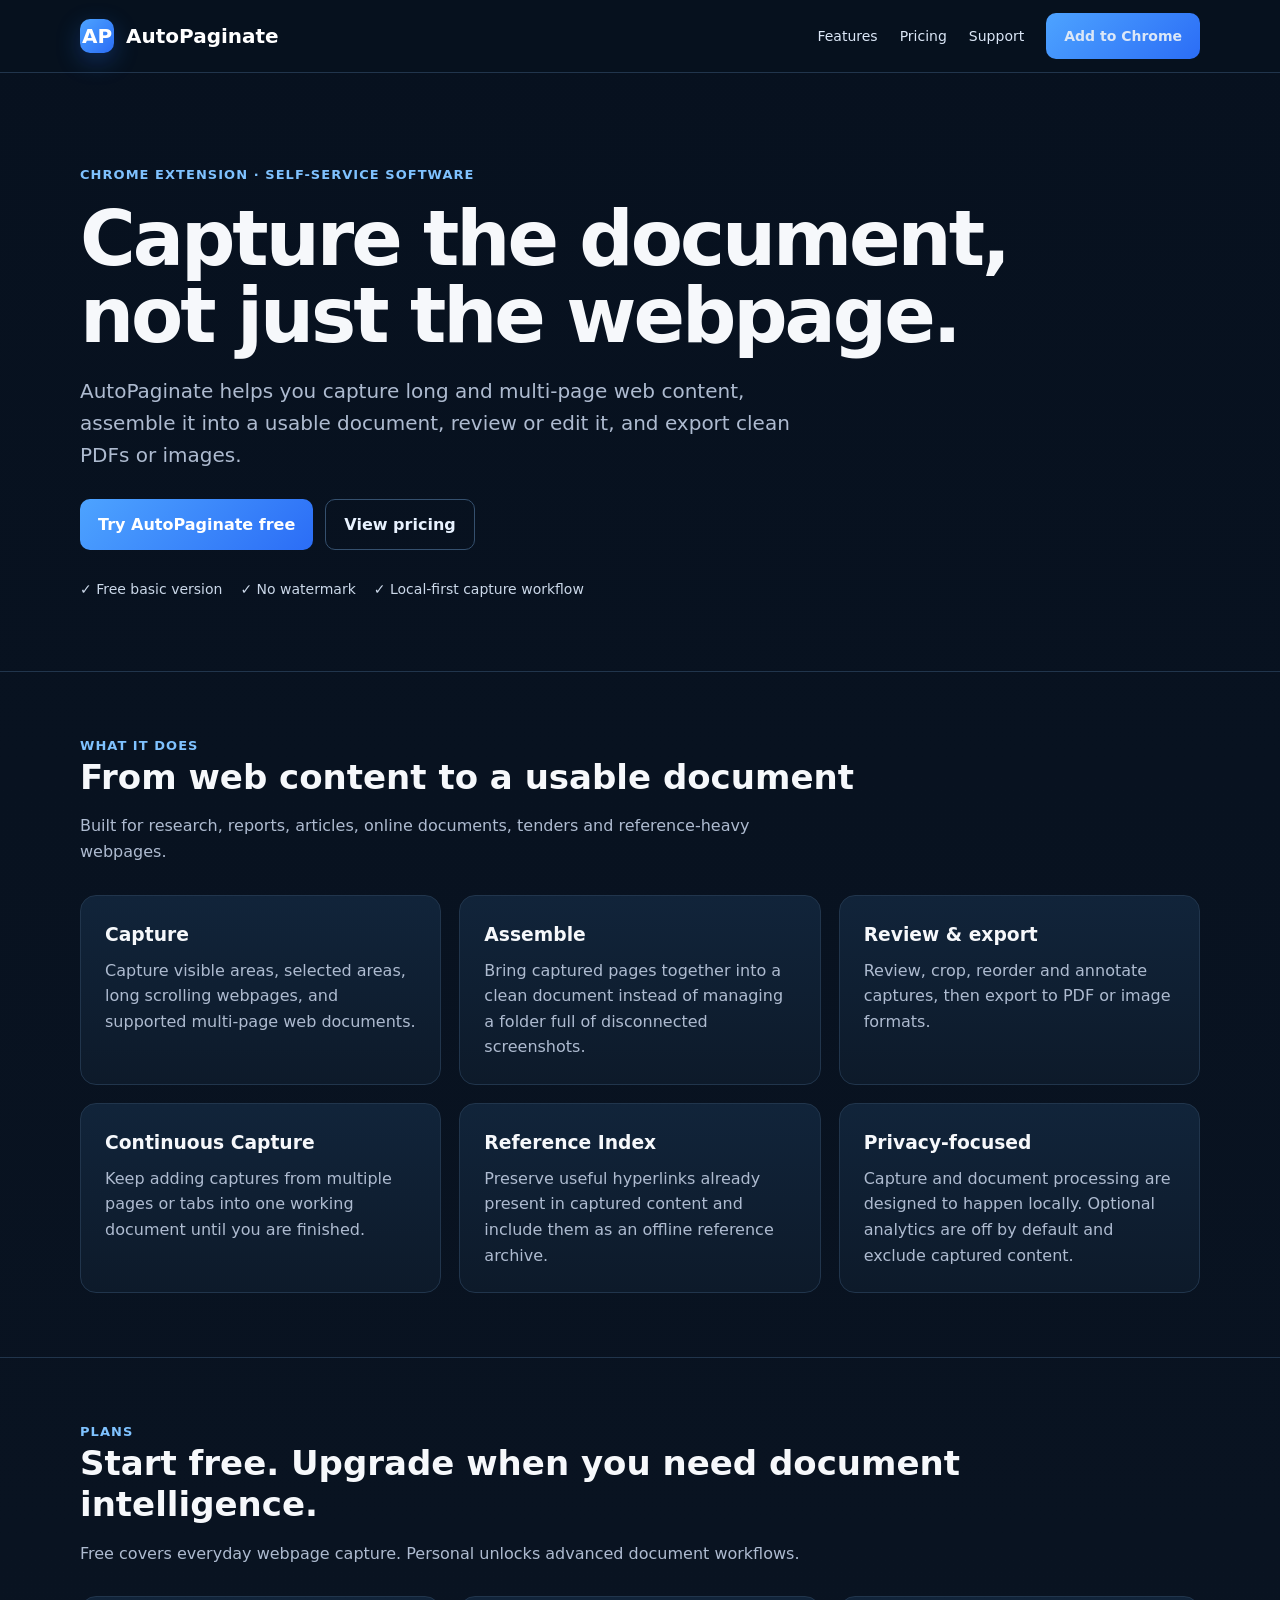
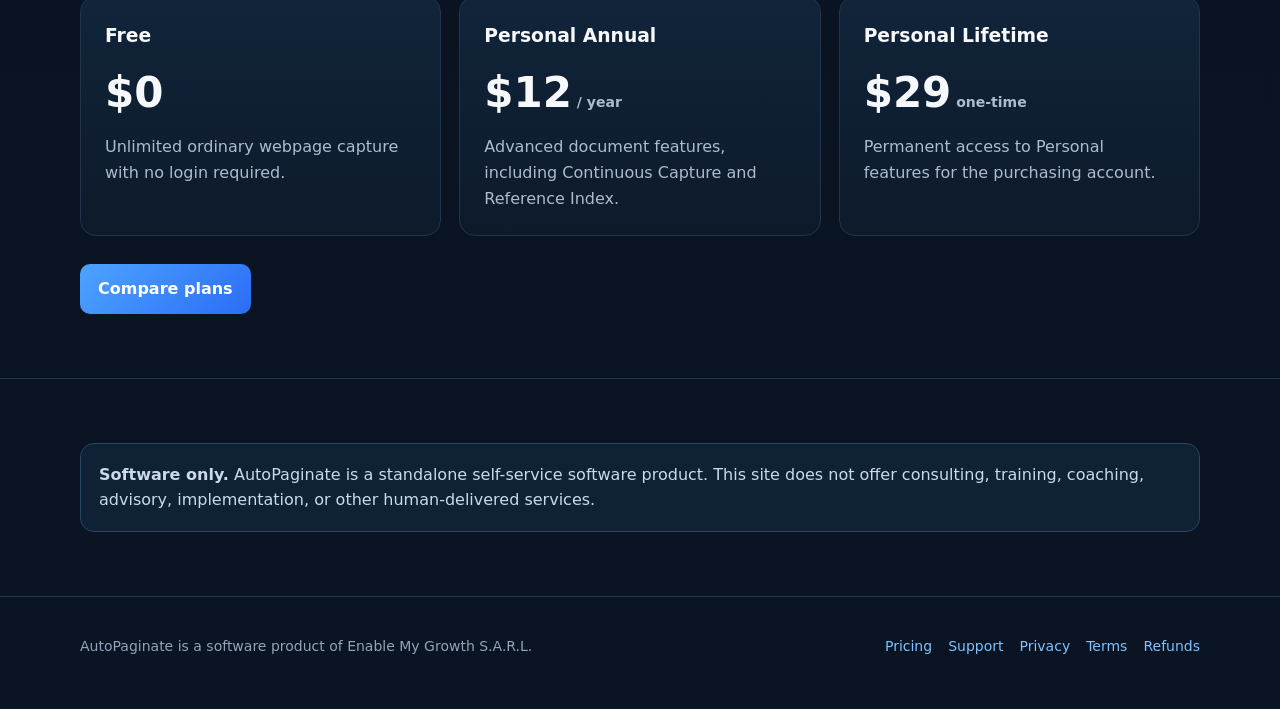
==== index.html @ 50e4b844 "Add AutoPaginate product homepage" ====
<!doctype html><html lang="en"><head><meta charset="utf-8"><meta name="viewport" content="width=device-width,initial-scale=1"><title>AutoPaginate — Capture the document, not just the webpage</title><meta name="description" content="AutoPaginate is a Chrome extension for capturing long and multi-page web content, assembling it into usable documents, and exporting clean PDFs or images."><link rel="canonical" href="https://ap.enablemygrowth.com/"><link rel="stylesheet" href="/styles.css"></head><body><header class="nav"><div class="wrap nav-inner"><a class="brand" href="/"><span class="mark">AP</span>AutoPaginate</a><nav class="links"><a href="/#features">Features</a><a href="/pricing.html">Pricing</a><a href="/support.html">Support</a><a class="button" href="https://chromewebstore.google.com/detail/autopaginate/aelphfappkhhegholojnkfmpgkehmkic">Add to Chrome</a></nav></div></header><main><section class="hero"><div class="wrap"><div class="eyebrow">Chrome extension · self-service software</div><h1>Capture the document,<br>not just the webpage.</h1><p>AutoPaginate helps you capture long and multi-page web content, assemble it into a usable document, review or edit it, and export clean PDFs or images.</p><div class="actions"><a class="button" href="https://chromewebstore.google.com/detail/autopaginate/aelphfappkhhegholojnkfmpgkehmkic">Try AutoPaginate free</a><a class="button secondary" href="/pricing.html">View pricing</a></div><div class="proof"><span>✓ Free basic version</span><span>✓ No watermark</span><span>✓ Local-first capture workflow</span></div></div></section><section class="section" id="features"><div class="wrap"><div class="eyebrow">What it does</div><h2>From web content to a usable document</h2><p class="section-lead">Built for research, reports, articles, online documents, tenders and reference-heavy webpages.</p><div class="grid"><article class="card"><h3>Capture</h3><p>Capture visible areas, selected areas, long scrolling webpages, and supported multi-page web documents.</p></article><article class="card"><h3>Assemble</h3><p>Bring captured pages together into a clean document instead of managing a folder full of disconnected screenshots.</p></article><article class="card"><h3>Review & export</h3><p>Review, crop, reorder and annotate captures, then export to PDF or image formats.</p></article><article class="card"><h3>Continuous Capture</h3><p>Keep adding captures from multiple pages or tabs into one working document until you are finished.</p></article><article class="card"><h3>Reference Index</h3><p>Preserve useful hyperlinks already present in captured content and include them as an offline reference archive.</p></article><article class="card"><h3>Privacy-focused</h3><p>Capture and document processing are designed to happen locally. Optional analytics are off by default and exclude captured content.</p></article></div></div></section><section class="section"><div class="wrap"><div class="eyebrow">Plans</div><h2>Start free. Upgrade when you need document intelligence.</h2><p class="section-lead">Free covers everyday webpage capture. Personal unlocks advanced document workflows.</p><div class="grid"><article class="card"><h3>Free</h3><div class="price">$0</div><p>Unlimited ordinary webpage capture with no login required.</p></article><article class="card"><h3>Personal Annual</h3><div class="price">$12<span class="small"> / year</span></div><p>Advanced document features, including Continuous Capture and Reference Index.</p></article><article class="card"><h3>Personal Lifetime</h3><div class="price">$29<span class="small"> one-time</span></div><p>Permanent access to Personal features for the purchasing account.</p></article></div><div class="actions"><a class="button" href="/pricing.html">Compare plans</a></div></div></section><section class="section"><div class="wrap"><div class="notice"><strong>Software only.</strong> AutoPaginate is a standalone self-service software product. This site does not offer consulting, training, coaching, advisory, implementation, or other human-delivered services.</div></div></section></main><footer class="footer"><div class="wrap footer-grid"><div>AutoPaginate is a software product of Enable My Growth S.A.R.L.</div><div class="footer-links"><a href="/pricing.html">Pricing</a><a href="/support.html">Support</a><a href="/privacy.html">Privacy</a><a href="/terms.html">Terms</a><a href="/refund.html">Refunds</a></div></div></footer></body></html>
---- styles.css ----
:root{--bg:#07111f;--panel:#0d1a2a;--panel2:#11243a;--text:#f6f8fb;--muted:#aebbd0;--blue:#4da3ff;--blue2:#7fc2ff;--line:#21354c;--green:#72d6a0;--max:1120px}*{box-sizing:border-box}html{scroll-behavior:smooth}body{margin:0;font-family:Inter,ui-sans-serif,system-ui,-apple-system,BlinkMacSystemFont,"Segoe UI",sans-serif;background:linear-gradient(180deg,#07111f 0%,#0a1422 100%);color:var(--text);line-height:1.6}a{color:var(--blue2);text-decoration:none}a:hover{text-decoration:underline}.wrap{width:min(var(--max),calc(100% - 40px));margin:auto}.nav{position:sticky;top:0;z-index:20;background:rgba(7,17,31,.94);backdrop-filter:blur(12px);border-bottom:1px solid var(--line)}.nav-inner{min-height:72px;display:flex;align-items:center;justify-content:space-between;gap:24px}.brand{display:flex;align-items:center;gap:12px;color:#fff;font-weight:800;font-size:20px}.brand:hover{text-decoration:none}.mark{width:34px;height:34px;border-radius:10px;display:grid;place-items:center;background:linear-gradient(135deg,var(--blue),#2b6df6);box-shadow:0 8px 24px rgba(38,125,255,.28)}.links{display:flex;gap:22px;align-items:center;font-size:14px}.links a{color:#dbe7f7}.button{display:inline-flex;align-items:center;justify-content:center;gap:8px;padding:12px 18px;border-radius:10px;background:linear-gradient(135deg,var(--blue),#2b6df6);color:white;font-weight:700;border:0}.button:hover{text-decoration:none;filter:brightness(1.06)}.button.secondary{background:transparent;border:1px solid #35506e;color:#e8f2ff}.hero{padding:92px 0 70px}.eyebrow{color:var(--blue2);font-weight:800;letter-spacing:.08em;text-transform:uppercase;font-size:13px}.hero h1{font-size:clamp(42px,7vw,76px);line-height:1.02;margin:14px 0 20px;letter-spacing:-.04em}.hero p{max-width:760px;color:var(--muted);font-size:20px}.actions{display:flex;gap:12px;flex-wrap:wrap;margin-top:28px}.proof{display:flex;gap:18px;flex-wrap:wrap;margin-top:28px;color:#cbd8e9;font-size:14px}.section{padding:64px 0;border-top:1px solid var(--line)}.section h2{font-size:34px;line-height:1.2;margin:0 0 14px}.section-lead{color:var(--muted);max-width:760px;margin-bottom:30px}.grid{display:grid;grid-template-columns:repeat(3,1fr);gap:18px}.card{background:linear-gradient(180deg,var(--panel2),var(--panel));border:1px solid var(--line);border-radius:16px;padding:24px}.card h3{margin:0 0 8px}.card p{color:var(--muted);margin:0}.price{font-size:42px;font-weight:800;margin:8px 0}.small{font-size:14px;color:var(--muted)}.list{padding-left:20px}.list li{margin:8px 0;color:#d6e2f2}.check{color:var(--green);font-weight:700}.notice{background:#0e2135;border:1px solid #294663;border-radius:14px;padding:18px;color:#cbd9ea}.legal{max-width:860px}.legal h2{margin-top:34px}.legal p,.legal li{color:#c7d4e5}.footer{padding:38px 0 52px;border-top:1px solid var(--line);color:#91a4bb;font-size:14px}.footer-grid{display:flex;justify-content:space-between;gap:24px;flex-wrap:wrap}.footer-links{display:flex;gap:16px;flex-wrap:wrap}@media(max-width:800px){.links{display:none}.grid{grid-template-columns:1fr}.hero{padding-top:64px}.hero p{font-size:18px}}
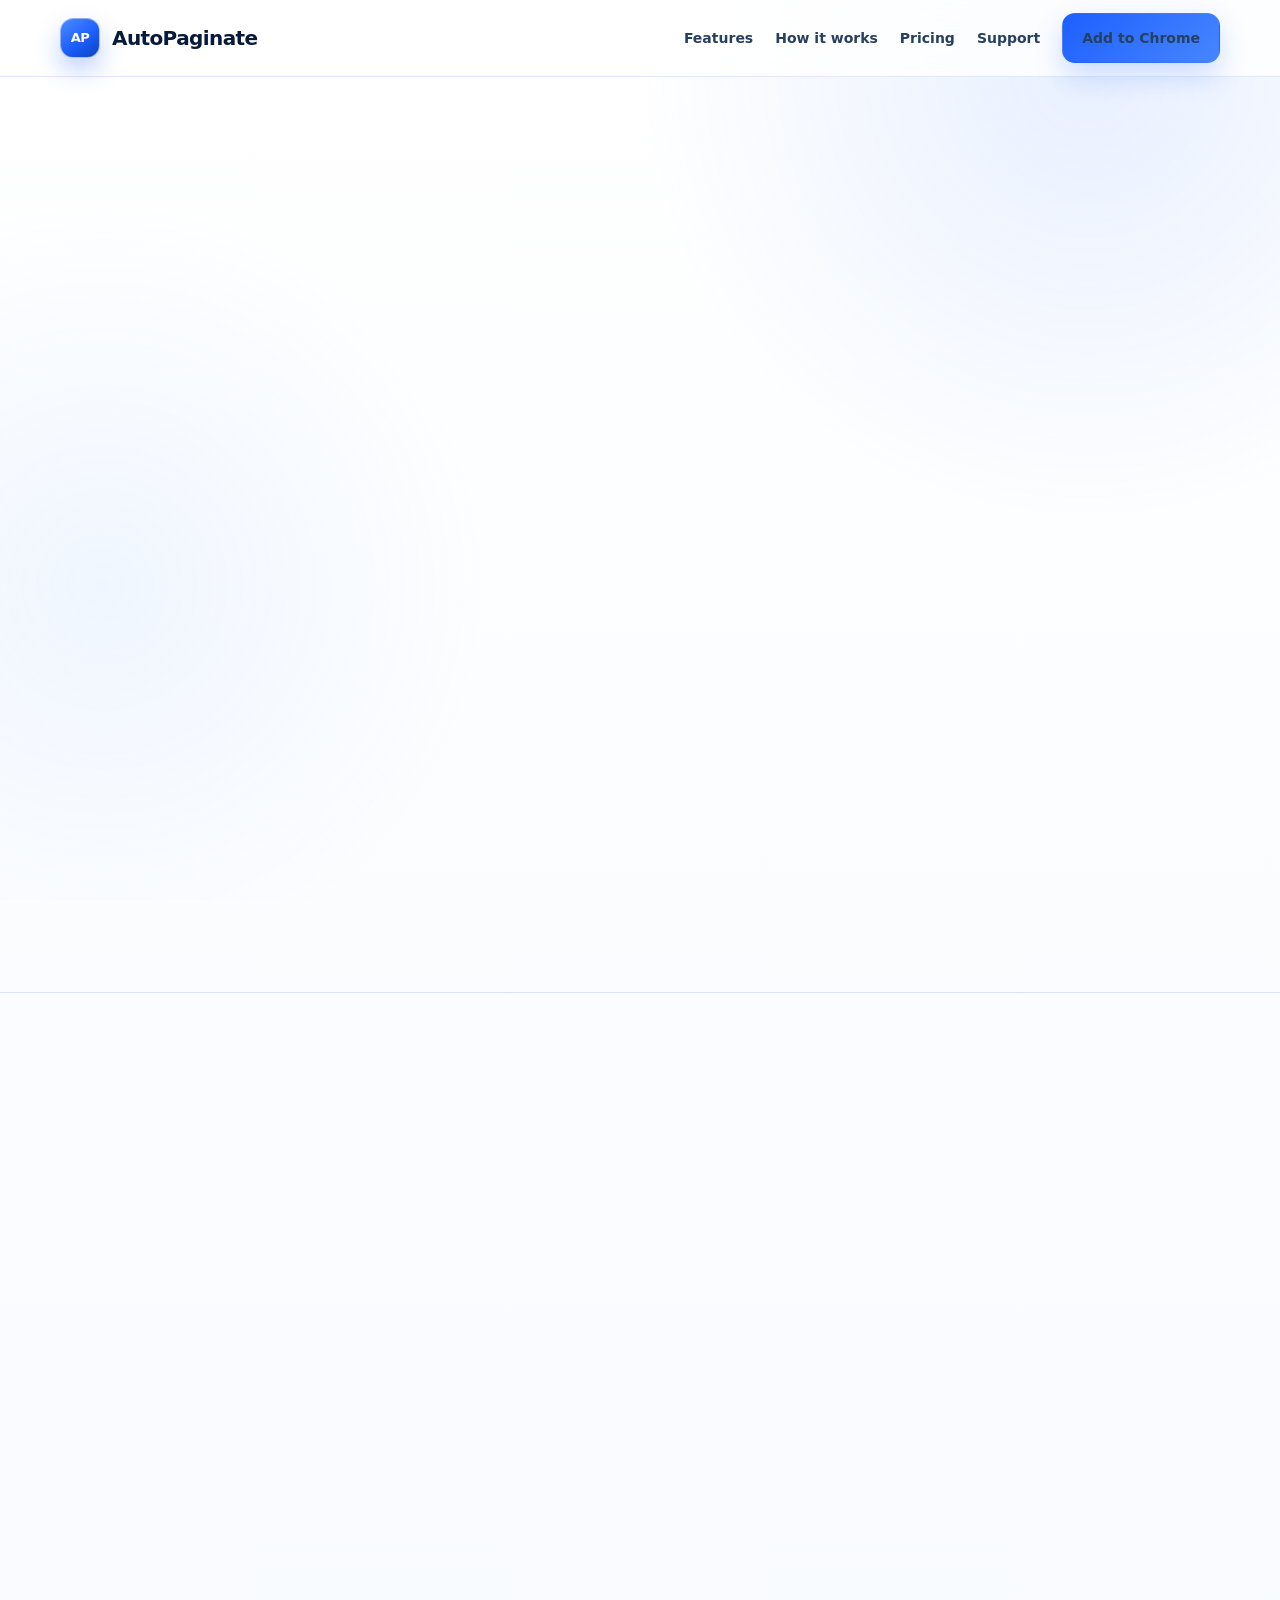
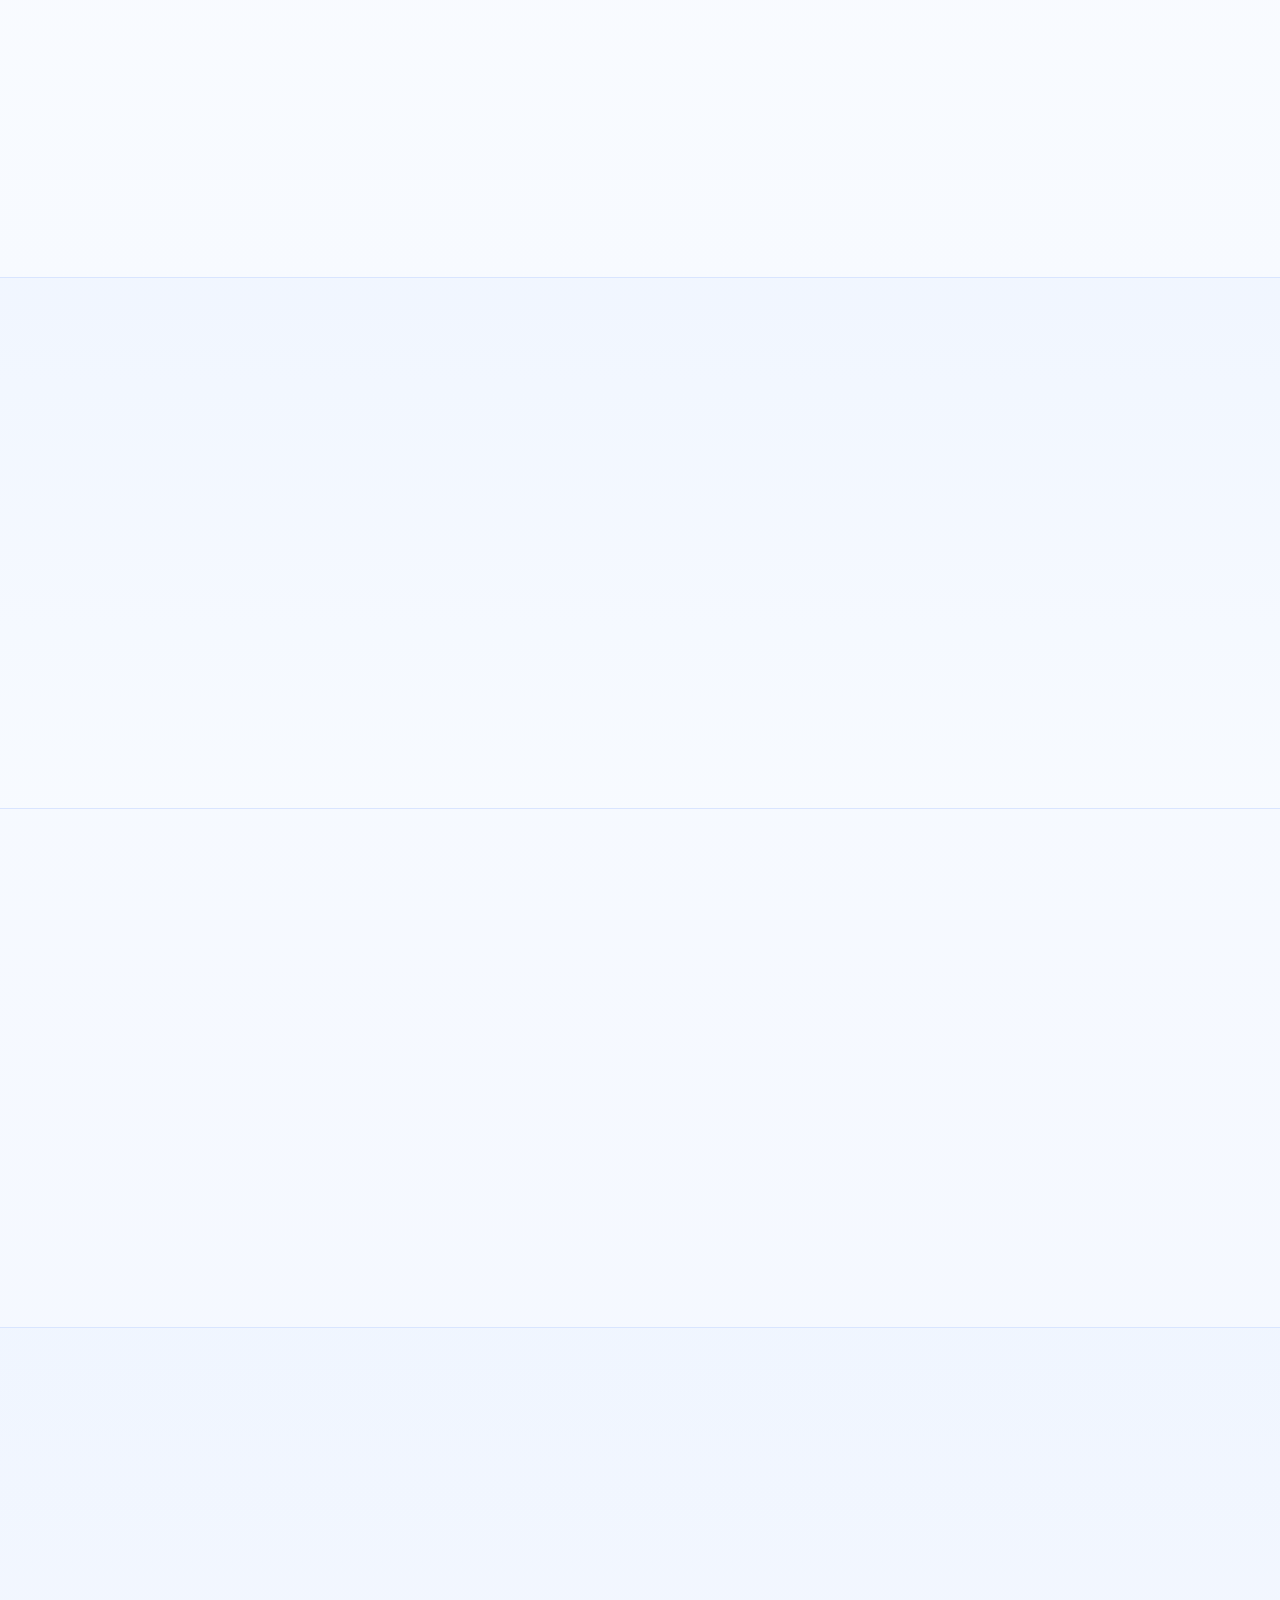
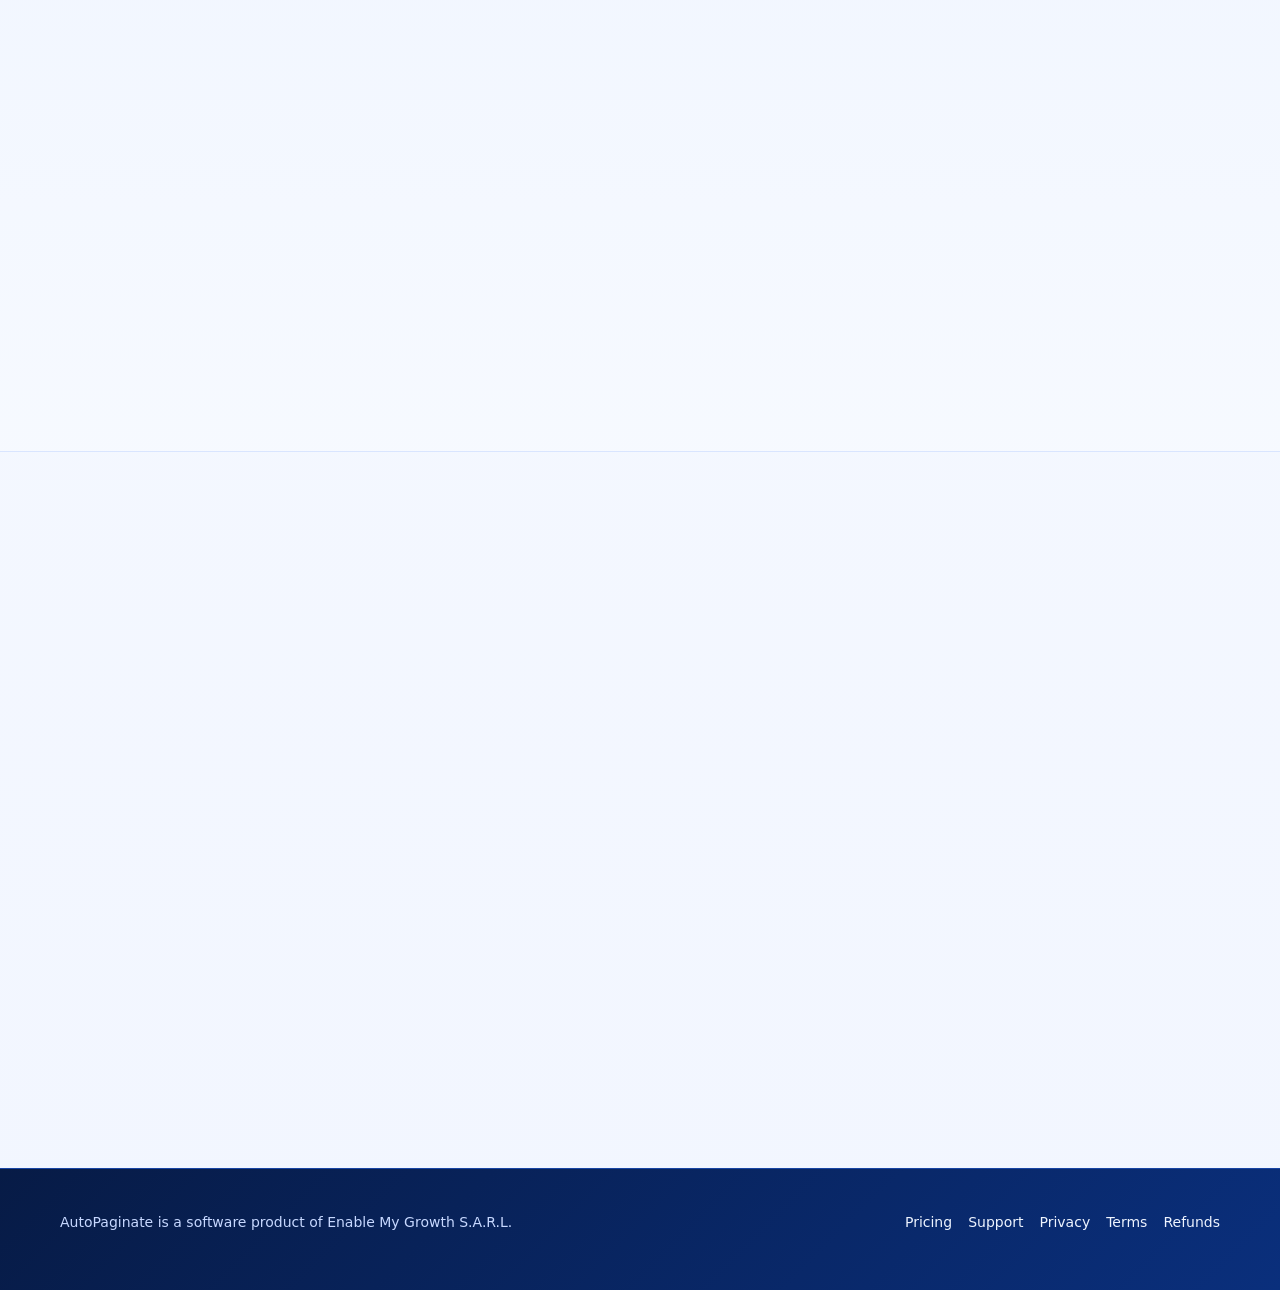
==== commit 19fc8f87: "Redesign AutoPaginate product homepage" ====
--- a/index.html
+++ b/index.html
@@ -1 +1,30 @@
-<!doctype html><html lang="en"><head><meta charset="utf-8"><meta name="viewport" content="width=device-width,initial-scale=1"><title>AutoPaginate — Capture the document, not just the webpage</title><meta name="description" content="AutoPaginate is a Chrome extension for capturing long and multi-page web content, assembling it into usable documents, and exporting clean PDFs or images."><link rel="canonical" href="https://ap.enablemygrowth.com/"><link rel="stylesheet" href="/styles.css"></head><body><header class="nav"><div class="wrap nav-inner"><a class="brand" href="/"><span class="mark">AP</span>AutoPaginate</a><nav class="links"><a href="/#features">Features</a><a href="/pricing.html">Pricing</a><a href="/support.html">Support</a><a class="button" href="https://chromewebstore.google.com/detail/autopaginate/aelphfappkhhegholojnkfmpgkehmkic">Add to Chrome</a></nav></div></header><main><section class="hero"><div class="wrap"><div class="eyebrow">Chrome extension · self-service software</div><h1>Capture the document,<br>not just the webpage.</h1><p>AutoPaginate helps you capture long and multi-page web content, assemble it into a usable document, review or edit it, and export clean PDFs or images.</p><div class="actions"><a class="button" href="https://chromewebstore.google.com/detail/autopaginate/aelphfappkhhegholojnkfmpgkehmkic">Try AutoPaginate free</a><a class="button secondary" href="/pricing.html">View pricing</a></div><div class="proof"><span>✓ Free basic version</span><span>✓ No watermark</span><span>✓ Local-first capture workflow</span></div></div></section><section class="section" id="features"><div class="wrap"><div class="eyebrow">What it does</div><h2>From web content to a usable document</h2><p class="section-lead">Built for research, reports, articles, online documents, tenders and reference-heavy webpages.</p><div class="grid"><article class="card"><h3>Capture</h3><p>Capture visible areas, selected areas, long scrolling webpages, and supported multi-page web documents.</p></article><article class="card"><h3>Assemble</h3><p>Bring captured pages together into a clean document instead of managing a folder full of disconnected screenshots.</p></article><article class="card"><h3>Review & export</h3><p>Review, crop, reorder and annotate captures, then export to PDF or image formats.</p></article><article class="card"><h3>Continuous Capture</h3><p>Keep adding captures from multiple pages or tabs into one working document until you are finished.</p></article><article class="card"><h3>Reference Index</h3><p>Preserve useful hyperlinks already present in captured content and include them as an offline reference archive.</p></article><article class="card"><h3>Privacy-focused</h3><p>Capture and document processing are designed to happen locally. Optional analytics are off by default and exclude captured content.</p></article></div></div></section><section class="section"><div class="wrap"><div class="eyebrow">Plans</div><h2>Start free. Upgrade when you need document intelligence.</h2><p class="section-lead">Free covers everyday webpage capture. Personal unlocks advanced document workflows.</p><div class="grid"><article class="card"><h3>Free</h3><div class="price">$0</div><p>Unlimited ordinary webpage capture with no login required.</p></article><article class="card"><h3>Personal Annual</h3><div class="price">$12<span class="small"> / year</span></div><p>Advanced document features, including Continuous Capture and Reference Index.</p></article><article class="card"><h3>Personal Lifetime</h3><div class="price">$29<span class="small"> one-time</span></div><p>Permanent access to Personal features for the purchasing account.</p></article></div><div class="actions"><a class="button" href="/pricing.html">Compare plans</a></div></div></section><section class="section"><div class="wrap"><div class="notice"><strong>Software only.</strong> AutoPaginate is a standalone self-service software product. This site does not offer consulting, training, coaching, advisory, implementation, or other human-delivered services.</div></div></section></main><footer class="footer"><div class="wrap footer-grid"><div>AutoPaginate is a software product of Enable My Growth S.A.R.L.</div><div class="footer-links"><a href="/pricing.html">Pricing</a><a href="/support.html">Support</a><a href="/privacy.html">Privacy</a><a href="/terms.html">Terms</a><a href="/refund.html">Refunds</a></div></div></footer></body></html>+<!doctype html><html lang="en"><head><meta charset="utf-8"><meta name="viewport" content="width=device-width,initial-scale=1"><title>AutoPaginate — Capture the document, not just the webpage</title><meta name="description" content="Capture long and multi-page web content, assemble it into usable documents, and export clean PDFs or images with AutoPaginate."><link rel="canonical" href="https://ap.enablemygrowth.com/"><link rel="stylesheet" href="/styles.css"></head><body>
+<header class="nav"><div class="wrap nav-inner"><a class="brand" href="/"><span class="mark">AP</span>AutoPaginate</a><nav class="links"><a href="#features">Features</a><a href="#workflow">How it works</a><a href="/pricing.html">Pricing</a><a href="/support.html">Support</a><a class="button" target="_blank" rel="noopener noreferrer" href="https://chromewebstore.google.com/detail/autopaginate/aelphfappkhhegholojnkfmpgkehmkic">Add to Chrome</a></nav></div></header>
+<main>
+<section class="hero"><div class="wrap hero-grid"><div class="hero-copy reveal"><div class="eyebrow">Chrome extension · self-service software</div><h1>Capture the <span>document</span>, not just the webpage.</h1><p>AutoPaginate turns long and multi-page web content into organized documents you can review, edit, preserve, and export as clean PDFs or images.</p><div class="actions"><a class="button" target="_blank" rel="noopener noreferrer" href="https://chromewebstore.google.com/detail/autopaginate/aelphfappkhhegholojnkfmpgkehmkic">Try AutoPaginate free →</a><a class="button secondary" href="/pricing.html">Explore Personal</a></div><div class="proof"><span>✓ Free basic version</span><span>✓ No watermark</span><span>✓ Local-first capture</span></div></div>
+<div class="product-stage reveal" aria-label="Illustration of AutoPaginate capturing and organizing a web document"><div class="stage-orb orb-a"></div><div class="stage-orb orb-b"></div><div class="browser"><div class="browser-top"><i class="dot"></i><i class="dot"></i><i class="dot"></i><i class="bar"></i></div><div class="browser-body"><div class="doc-view"><div class="doc-hero"></div><div class="line"></div><div class="line w80"></div><div class="line w65"></div><div class="doc-blocks"><div class="doc-block"></div><div class="doc-block"></div></div><div class="line"></div><div class="line w80"></div><div class="line w45"></div></div><div class="side-panel"><b>AutoPaginate</b><div class="side-chip active">Smart Capture</div><div class="side-chip">Continuous</div><div class="side-chip">Reference Index</div><div class="side-chip">Export PDF</div></div></div></div><div class="float-card fc1"><div class="mini-icon">↳</div><strong>3 pages captured</strong><span>assembled in sequence</span></div><div class="float-card fc2"><div class="mini-icon">🔗</div><strong>12 links preserved</strong><span>Reference Index ready</span></div><div class="float-card fc3"><div class="mini-icon">PDF</div><strong>Clean export</strong><span>ready to save</span></div></div></div></section>
+
+<section class="trustbar"><div class="wrap trustbar-inner reveal"><div class="trustitem"><b>Local-first</b>Captured content stays on your device.</div><div class="trustitem"><b>Multi-page aware</b>Built around documents, not screenshots.</div><div class="trustitem"><b>Free to start</b>No login required for basic capture.</div><div class="trustitem"><b>Chrome Web Store</b>Install in a few clicks.</div></div></section>
+
+<section class="section" id="features"><div class="wrap"><div class="section-head reveal"><div><div class="eyebrow">What it does</div><h2>One workflow from webpage to usable document.</h2></div><p class="section-lead">Capture difficult web content, keep it organized, and export something you can actually use later.</p></div><div class="grid">
+<article class="card reveal"><div class="card-icon">01</div><h3>Smart Capture</h3><p>Capture visible areas, selections, long scrolling pages, and supported multi-page web documents.</p></article>
+<article class="card reveal"><div class="card-icon">02</div><h3>Document Assembly</h3><p>Bring multiple captured pages together in sequence instead of managing disconnected screenshots.</p></article>
+<article class="card reveal"><div class="card-icon">03</div><h3>Review & Edit</h3><p>Crop, reorder, annotate, redact, pixelate, and prepare the document before export.</p></article>
+<article class="card reveal"><div class="card-icon">04</div><h3>Continuous Capture</h3><p>Keep adding captures from different pages or tabs into the same working document until you are finished.</p></article>
+<article class="card reveal"><div class="card-icon">05</div><h3>Reference Index</h3><p>Preserve useful hyperlinks already present in captured content and include them as an offline reference archive.</p></article>
+<article class="card reveal"><div class="card-icon">06</div><h3>Flexible Export</h3><p>Create clean PDFs or image outputs with document-aware layout and export controls.</p></article>
+</div></div></section>
+
+<section class="section soft" id="workflow"><div class="wrap"><div class="section-head reveal"><div><div class="eyebrow">How it works</div><h2>From open webpage to finished document.</h2></div></div><div class="flow reveal"><article class="flow-step"><h3>Detect</h3><p>Identify the page or document structure.</p></article><article class="flow-step"><h3>Capture</h3><p>Collect the content you actually want.</p></article><article class="flow-step"><h3>Assemble</h3><p>Build one ordered working document.</p></article><article class="flow-step"><h3>Review</h3><p>Edit, annotate, redact, and check.</p></article><article class="flow-step"><h3>Export</h3><p>Save a clean PDF or image output.</p></article></div></div></section>
+
+<section class="section"><div class="wrap usecase-grid"><div class="reveal"><div class="eyebrow">Built for real work</div><h2>Useful anywhere the web behaves like a document.</h2><p class="section-lead">AutoPaginate is especially useful when important information is spread across long pages, tabs, viewers, or references.</p><div class="pill-cloud"><span class="pill">Research</span><span class="pill">Reports</span><span class="pill">Articles</span><span class="pill">Tenders</span><span class="pill">Procurement</span><span class="pill">Compliance</span><span class="pill">Online manuals</span><span class="pill">Reference-heavy pages</span></div></div><div class="reference-card reveal"><div class="eyebrow">Reference Index</div><h3>Your captured document can keep its useful links.</h3><div class="ref-row"><b>Page 2</b> · Product documentation</div><div class="ref-row"><b>Page 4</b> · Supporting research</div><div class="ref-row"><b>Page 7</b> · Source reference</div></div></div></section>
+
+<section class="section soft" id="pricing"><div class="wrap"><div class="section-head reveal"><div><div class="eyebrow">Pricing</div><h2>Free captures webpages. Personal understands documents.</h2></div><p class="section-lead">Start free, then upgrade only when you need the advanced document workflow.</p></div><div class="price-grid">
+<article class="card price-card reveal"><h3>Free</h3><div class="price">$0</div><p>Unlimited ordinary webpage capture with no login required.</p></article>
+<article class="card price-card featured reveal"><span class="popular">Most flexible</span><h3>Personal Annual</h3><div class="price">$12<span class="small"> / year</span></div><p>Advanced document features including Continuous Capture and Reference Index.</p></article>
+<article class="card price-card reveal"><h3>Personal Lifetime</h3><div class="price">$29<span class="small"> one-time</span></div><p>Permanent access to Personal features for the purchasing account.</p></article>
+</div><div class="actions reveal"><a class="button" href="/pricing.html">Compare all features →</a></div></div></section>
+
+<section class="section"><div class="wrap"><div class="cta-panel reveal"><div class="eyebrow">Ready to try it?</div><h2>Turn the next awkward webpage into a usable document.</h2><p>The basic version is free. Install AutoPaginate from the Chrome Web Store and start capturing.</p><div class="actions"><a class="button" style="background:#fff;color:#0d44ae;box-shadow:none" target="_blank" rel="noopener noreferrer" href="https://chromewebstore.google.com/detail/autopaginate/aelphfappkhhegholojnkfmpgkehmkic">Add to Chrome</a><a class="button secondary" href="/support.html">Get support</a></div></div><div class="notice reveal" style="margin-top:28px"><strong>Software only.</strong> AutoPaginate is a standalone self-service software product. This site does not offer consulting, training, coaching, advisory, implementation, or other human-delivered services.</div></div></section>
+</main>
+<footer class="footer"><div class="wrap footer-grid"><div>AutoPaginate is a software product of Enable My Growth S.A.R.L.</div><div class="footer-links"><a href="/pricing.html">Pricing</a><a href="/support.html">Support</a><a href="/privacy.html">Privacy</a><a href="/terms.html">Terms</a><a href="/refund.html">Refunds</a></div></div></footer><script src="/site.js"></script></body></html>
--- a/styles.css
+++ b/styles.css
@@ -1 +1,58 @@
-:root{--bg:#07111f;--panel:#0d1a2a;--panel2:#11243a;--text:#f6f8fb;--muted:#aebbd0;--blue:#4da3ff;--blue2:#7fc2ff;--line:#21354c;--green:#72d6a0;--max:1120px}*{box-sizing:border-box}html{scroll-behavior:smooth}body{margin:0;font-family:Inter,ui-sans-serif,system-ui,-apple-system,BlinkMacSystemFont,"Segoe UI",sans-serif;background:linear-gradient(180deg,#07111f 0%,#0a1422 100%);color:var(--text);line-height:1.6}a{color:var(--blue2);text-decoration:none}a:hover{text-decoration:underline}.wrap{width:min(var(--max),calc(100% - 40px));margin:auto}.nav{position:sticky;top:0;z-index:20;background:rgba(7,17,31,.94);backdrop-filter:blur(12px);border-bottom:1px solid var(--line)}.nav-inner{min-height:72px;display:flex;align-items:center;justify-content:space-between;gap:24px}.brand{display:flex;align-items:center;gap:12px;color:#fff;font-weight:800;font-size:20px}.brand:hover{text-decoration:none}.mark{width:34px;height:34px;border-radius:10px;display:grid;place-items:center;background:linear-gradient(135deg,var(--blue),#2b6df6);box-shadow:0 8px 24px rgba(38,125,255,.28)}.links{display:flex;gap:22px;align-items:center;font-size:14px}.links a{color:#dbe7f7}.button{display:inline-flex;align-items:center;justify-content:center;gap:8px;padding:12px 18px;border-radius:10px;background:linear-gradient(135deg,var(--blue),#2b6df6);color:white;font-weight:700;border:0}.button:hover{text-decoration:none;filter:brightness(1.06)}.button.secondary{background:transparent;border:1px solid #35506e;color:#e8f2ff}.hero{padding:92px 0 70px}.eyebrow{color:var(--blue2);font-weight:800;letter-spacing:.08em;text-transform:uppercase;font-size:13px}.hero h1{font-size:clamp(42px,7vw,76px);line-height:1.02;margin:14px 0 20px;letter-spacing:-.04em}.hero p{max-width:760px;color:var(--muted);font-size:20px}.actions{display:flex;gap:12px;flex-wrap:wrap;margin-top:28px}.proof{display:flex;gap:18px;flex-wrap:wrap;margin-top:28px;color:#cbd8e9;font-size:14px}.section{padding:64px 0;border-top:1px solid var(--line)}.section h2{font-size:34px;line-height:1.2;margin:0 0 14px}.section-lead{color:var(--muted);max-width:760px;margin-bottom:30px}.grid{display:grid;grid-template-columns:repeat(3,1fr);gap:18px}.card{background:linear-gradient(180deg,var(--panel2),var(--panel));border:1px solid var(--line);border-radius:16px;padding:24px}.card h3{margin:0 0 8px}.card p{color:var(--muted);margin:0}.price{font-size:42px;font-weight:800;margin:8px 0}.small{font-size:14px;color:var(--muted)}.list{padding-left:20px}.list li{margin:8px 0;color:#d6e2f2}.check{color:var(--green);font-weight:700}.notice{background:#0e2135;border:1px solid #294663;border-radius:14px;padding:18px;color:#cbd9ea}.legal{max-width:860px}.legal h2{margin-top:34px}.legal p,.legal li{color:#c7d4e5}.footer{padding:38px 0 52px;border-top:1px solid var(--line);color:#91a4bb;font-size:14px}.footer-grid{display:flex;justify-content:space-between;gap:24px;flex-wrap:wrap}.footer-links{display:flex;gap:16px;flex-wrap:wrap}@media(max-width:800px){.links{display:none}.grid{grid-template-columns:1fr}.hero{padding-top:64px}.hero p{font-size:18px}}+:root{
+--bg:#f6f9ff;--surface:#fff;--surface2:#eef4ff;--ink:#071a3a;--text:#10264b;--muted:#61708c;
+--blue:#1d5fff;--blue2:#4786ff;--sky:#84b8ff;--pale:#dce8ff;--line:#d9e5ff;--green:#17b26a;
+--shadow:0 22px 60px rgba(29,95,255,.12);--shadow2:0 12px 32px rgba(20,70,170,.12);--max:1160px
+}
+*{box-sizing:border-box}
+html{scroll-behavior:smooth}
+body{margin:0;font-family:Inter,ui-sans-serif,system-ui,-apple-system,BlinkMacSystemFont,"Segoe UI",sans-serif;background:linear-gradient(180deg,#fff 0%,#f7faff 42%,#f2f6ff 100%);color:var(--ink);line-height:1.6;overflow-x:hidden}
+body:before{content:"";position:fixed;inset:0;pointer-events:none;background:radial-gradient(circle at 85% 8%,rgba(71,134,255,.12),transparent 28rem),radial-gradient(circle at 8% 65%,rgba(132,184,255,.10),transparent 24rem);z-index:-1}
+a{color:var(--blue);text-decoration:none}a:hover{text-decoration:underline}
+.wrap{width:min(var(--max),calc(100% - 40px));margin:auto}
+.nav{position:sticky;top:0;z-index:50;background:rgba(255,255,255,.82);backdrop-filter:blur(18px);border-bottom:1px solid rgba(217,229,255,.85);transition:.25s ease}
+.nav.scrolled{box-shadow:0 10px 30px rgba(20,60,120,.08)}
+.nav-inner{min-height:76px;display:flex;align-items:center;justify-content:space-between;gap:26px}
+.brand{display:flex;align-items:center;gap:12px;color:var(--ink);font-weight:900;font-size:20px;letter-spacing:-.03em}.brand:hover{text-decoration:none}
+.mark{width:40px;height:40px;border-radius:13px;display:grid;place-items:center;background:linear-gradient(145deg,#4b8cff,#1d5fff 55%,#0c42bd);color:#fff;font-size:13px;font-weight:900;box-shadow:0 12px 25px rgba(29,95,255,.28);border:1px solid rgba(255,255,255,.55)}
+.links{display:flex;gap:22px;align-items:center;font-size:14px}.links a{color:#27405f;font-weight:700}
+.button{display:inline-flex;align-items:center;justify-content:center;gap:9px;padding:13px 19px;border-radius:13px;background:linear-gradient(135deg,var(--blue),var(--blue2));color:#fff;font-weight:850;border:1px solid transparent;box-shadow:0 12px 28px rgba(29,95,255,.22);transition:transform .2s ease,box-shadow .2s ease,filter .2s ease}
+.button:hover{text-decoration:none;transform:translateY(-2px);box-shadow:0 16px 34px rgba(29,95,255,.28)}
+.button.secondary{background:rgba(255,255,255,.9);border-color:var(--line);color:var(--blue);box-shadow:none}
+.eyebrow{color:var(--blue);font-weight:900;letter-spacing:.12em;text-transform:uppercase;font-size:12px}
+.hero{padding:92px 0 78px;position:relative;overflow:hidden}
+.hero-grid{display:grid;grid-template-columns:1.05fr .95fr;gap:56px;align-items:center}
+.hero-copy h1{font-size:clamp(46px,6.8vw,78px);line-height:.98;margin:14px 0 20px;letter-spacing:-.055em;max-width:760px}
+.hero-copy h1 span{color:var(--blue)}
+.hero-copy>p{max-width:680px;color:var(--muted);font-size:20px;margin:0}
+.actions{display:flex;gap:12px;flex-wrap:wrap;margin-top:30px}
+.proof{display:flex;gap:10px;flex-wrap:wrap;margin-top:28px;color:#4f617b;font-size:13px;font-weight:750}
+.proof span{background:rgba(255,255,255,.75);border:1px solid var(--line);padding:8px 11px;border-radius:999px}
+.product-stage{position:relative;min-height:520px;isolation:isolate}
+.stage-orb{position:absolute;border-radius:50%;filter:blur(2px);z-index:-1}
+.orb-a{width:420px;height:420px;right:-100px;top:20px;background:radial-gradient(circle at 35% 35%,rgba(132,184,255,.6),rgba(29,95,255,.12) 60%,transparent 72%)}
+.orb-b{width:250px;height:250px;left:5px;bottom:0;background:radial-gradient(circle,rgba(29,95,255,.14),transparent 67%)}
+.browser{position:absolute;inset:32px 10px 55px 38px;background:#fff;border:1px solid #d7e5ff;border-radius:24px;box-shadow:0 35px 90px rgba(29,95,255,.18);overflow:hidden;transform:rotate(1.5deg)}
+.browser-top{height:48px;border-bottom:1px solid #e6edfb;background:#f7faff;display:flex;align-items:center;gap:8px;padding:0 16px}.dot{width:9px;height:9px;border-radius:50%;background:#c9d8f0}.bar{height:12px;border-radius:99px;background:#e5edfb;margin-left:12px;flex:1}.browser-body{display:grid;grid-template-columns:1fr 145px;height:calc(100% - 48px)}
+.doc-view{padding:28px;background:linear-gradient(180deg,#fbfdff,#f4f8ff)}.doc-hero{height:88px;border-radius:14px;background:linear-gradient(135deg,#a9c8ff,#2d72ff);margin-bottom:22px;position:relative;overflow:hidden}.doc-hero:after{content:"";position:absolute;width:90px;height:90px;background:rgba(255,255,255,.24);border-radius:50%;right:-18px;top:-22px}.line{height:8px;border-radius:99px;background:#d8e4f7;margin:11px 0}.line.w80{width:80%}.line.w65{width:65%}.line.w45{width:45%}.doc-blocks{display:grid;grid-template-columns:1fr 1fr;gap:14px;margin-top:22px}.doc-block{height:78px;border-radius:12px;background:#e8f0ff;border:1px solid #d7e5ff}
+.side-panel{background:#0d2c69;color:white;padding:18px 14px}.side-panel b{font-size:12px}.side-chip{height:42px;border-radius:10px;background:rgba(255,255,255,.10);margin-top:11px;display:flex;align-items:center;padding:0 10px;font-size:11px;color:#dce8ff}.side-chip.active{background:#1d5fff;color:white}
+.float-card{position:absolute;background:#fff;border:1px solid var(--line);box-shadow:var(--shadow2);border-radius:18px;padding:15px 16px;animation:float 5s ease-in-out infinite}.float-card strong{display:block;color:var(--ink);font-size:13px}.float-card span{font-size:11px;color:var(--muted)}.fc1{left:0;bottom:40px;animation-delay:-1s}.fc2{right:-10px;top:52px;animation-delay:-2.3s}.fc3{right:24px;bottom:12px;animation-delay:-3.1s}.mini-icon{width:32px;height:32px;border-radius:10px;background:linear-gradient(135deg,var(--pale),#fff);display:grid;place-items:center;color:var(--blue);font-weight:900;margin-bottom:8px}
+@keyframes float{0%,100%{transform:translateY(0)}50%{transform:translateY(-9px)}}
+.trustbar{padding:20px 0 26px}.trustbar-inner{display:grid;grid-template-columns:repeat(4,1fr);gap:12px}.trustitem{background:#fff;border:1px solid var(--line);border-radius:15px;padding:14px 16px;color:#53637b;font-size:13px;font-weight:700;box-shadow:0 8px 22px rgba(29,95,255,.05)}.trustitem b{color:var(--ink);display:block;font-size:14px}
+.section{padding:82px 0;border-top:1px solid var(--line)}.section.soft{background:linear-gradient(180deg,rgba(238,244,255,.72),rgba(247,250,255,.72))}
+.section-head{display:flex;justify-content:space-between;gap:28px;align-items:end;margin-bottom:34px}.section-head>div{max-width:700px}.section h2{font-size:clamp(32px,4vw,46px);line-height:1.12;margin:8px 0 12px;letter-spacing:-.035em}.section-lead{color:var(--muted);max-width:760px;margin:0}
+.grid{display:grid;grid-template-columns:repeat(3,1fr);gap:18px}
+.card{background:rgba(255,255,255,.95);border:1px solid var(--line);border-radius:21px;padding:25px;box-shadow:var(--shadow);transition:.25s ease}.card:hover{transform:translateY(-5px);box-shadow:0 28px 68px rgba(29,95,255,.15)}
+.card-icon{width:46px;height:46px;border-radius:14px;background:linear-gradient(135deg,#e7f0ff,#fff);border:1px solid #d4e3ff;display:grid;place-items:center;color:var(--blue);font-weight:900;margin-bottom:22px}
+.card h3{margin:0 0 8px;color:var(--ink);font-size:20px;letter-spacing:-.02em}.card p{color:var(--muted);margin:0}
+.flow{display:grid;grid-template-columns:repeat(5,1fr);gap:14px;counter-reset:step}.flow-step{position:relative;background:#fff;border:1px solid var(--line);border-radius:18px;padding:23px;min-height:190px;box-shadow:0 14px 30px rgba(29,95,255,.07)}.flow-step:before{counter-increment:step;content:"0" counter(step);display:block;color:var(--blue);font-size:12px;font-weight:900;letter-spacing:.08em;margin-bottom:34px}.flow-step h3{margin:0 0 7px;font-size:18px}.flow-step p{margin:0;color:var(--muted);font-size:14px}.flow-step:not(:last-child):after{content:"→";position:absolute;right:-13px;top:50%;z-index:3;color:var(--blue);background:#f6f9ff;border-radius:50%;width:26px;height:26px;display:grid;place-items:center;font-weight:900}
+.usecase-grid{display:grid;grid-template-columns:1.1fr .9fr;gap:28px;align-items:center}.pill-cloud{display:flex;gap:10px;flex-wrap:wrap}.pill{padding:11px 14px;border-radius:999px;border:1px solid var(--line);background:#fff;color:#40526c;font-weight:700;box-shadow:0 8px 20px rgba(29,95,255,.05)}.reference-card{background:linear-gradient(155deg,#0b2d71,#154dc4);color:#fff;border-radius:24px;padding:26px;box-shadow:0 30px 70px rgba(14,63,199,.24);position:relative;overflow:hidden}.reference-card:after{content:"";position:absolute;width:170px;height:170px;border-radius:50%;background:rgba(255,255,255,.08);right:-60px;top:-60px}.reference-card h3{font-size:26px;margin:0 0 18px}.ref-row{background:rgba(255,255,255,.11);border:1px solid rgba(255,255,255,.15);border-radius:12px;padding:12px 13px;margin-top:10px;font-size:13px;color:#dbe8ff}.ref-row b{color:#fff}
+.price-grid{display:grid;grid-template-columns:repeat(3,1fr);gap:18px;align-items:stretch}.price-card{position:relative}.price-card.featured{border:2px solid var(--blue);transform:translateY(-8px)}.popular{position:absolute;top:14px;right:14px;background:#eaf1ff;color:var(--blue);font-size:11px;font-weight:900;padding:6px 9px;border-radius:999px}.price{font-size:44px;font-weight:900;margin:7px 0;color:var(--blue);letter-spacing:-.045em}.small{font-size:14px;color:var(--muted);font-weight:650}.list{padding-left:20px}.list li{margin:8px 0;color:#43536a}.list li::marker{color:var(--blue)}
+.notice{background:linear-gradient(135deg,#eef5ff,#fbfdff);border:1px solid #cbdcff;border-radius:17px;padding:19px;color:#38506d;box-shadow:0 10px 26px rgba(29,95,255,.06)}.notice strong{color:var(--ink)}
+.cta-panel{background:linear-gradient(135deg,#08265d,#0d44ae 58%,#1d5fff);border-radius:28px;padding:50px;color:#fff;position:relative;overflow:hidden;box-shadow:0 34px 80px rgba(13,68,174,.22)}.cta-panel:after{content:"";position:absolute;width:340px;height:340px;right:-130px;top:-140px;border-radius:50%;background:rgba(255,255,255,.09)}.cta-panel .eyebrow{color:#9bc3ff}.cta-panel h2{color:#fff;max-width:720px}.cta-panel p{color:#d9e6ff;max-width:650px}
+.support-grid{display:grid;grid-template-columns:repeat(3,1fr);gap:18px}.support-card{background:#fff;border:1px solid var(--line);border-radius:20px;padding:25px;box-shadow:var(--shadow)}.support-card h3{margin:12px 0 8px}.support-card p{color:var(--muted);margin:0}
+.legal{max-width:880px}.legal h1{font-size:clamp(38px,6vw,60px);line-height:1.05;letter-spacing:-.04em}.legal h2{margin-top:38px;color:var(--ink);font-size:24px}.legal p,.legal li{color:#4d5d73}.legal strong{color:var(--ink)}
+.footer{padding:42px 0 56px;border-top:1px solid #1744a4;background:linear-gradient(135deg,#071b46,#0a2f7c);color:#c7d8ff;font-size:14px}.footer a{color:#eef4ff}.footer-grid{display:flex;justify-content:space-between;gap:24px;flex-wrap:wrap}.footer-links{display:flex;gap:16px;flex-wrap:wrap}
+.reveal{opacity:0;transform:translateY(18px);transition:opacity .6s ease,transform .6s ease}.reveal.visible{opacity:1;transform:none}
+@media(max-width:980px){.hero-grid,.usecase-grid{grid-template-columns:1fr}.product-stage{min-height:480px;max-width:680px}.flow{grid-template-columns:1fr 1fr}.flow-step:not(:last-child):after{display:none}.trustbar-inner{grid-template-columns:1fr 1fr}.price-grid{grid-template-columns:1fr}.price-card.featured{transform:none}.grid,.support-grid{grid-template-columns:1fr 1fr}}
+@media(max-width:760px){.links{display:none}.grid,.support-grid,.flow,.trustbar-inner{grid-template-columns:1fr}.hero{padding:64px 0 54px}.hero-copy>p{font-size:18px}.product-stage{min-height:430px}.browser{inset:24px 2px 52px 20px}.fc2{right:0}.section{padding:62px 0}.section-head{display:block}.cta-panel{padding:34px 24px}.footer-grid{display:block}.footer-links{margin-top:16px}}
+@media(prefers-reduced-motion:reduce){*{scroll-behavior:auto!important}.float-card{animation:none}.reveal{opacity:1;transform:none;transition:none}.button,.card{transition:none}}
